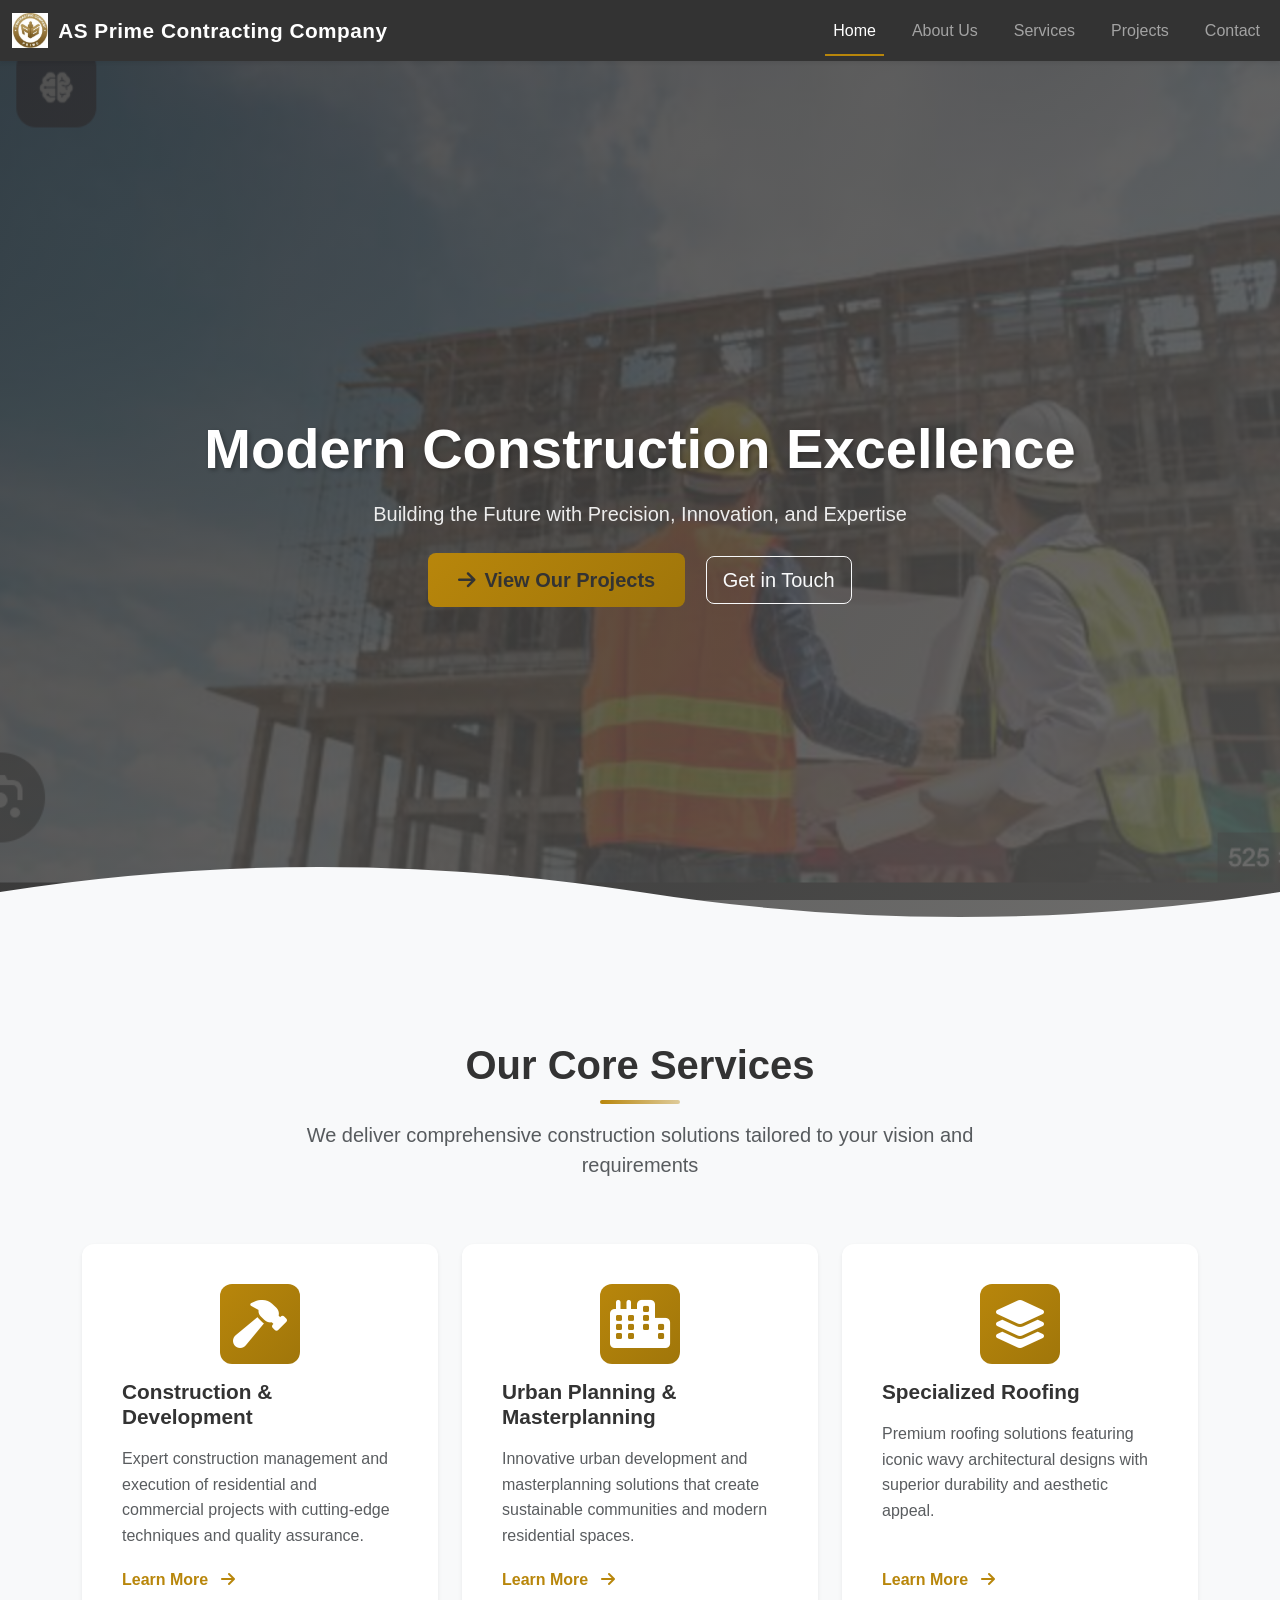
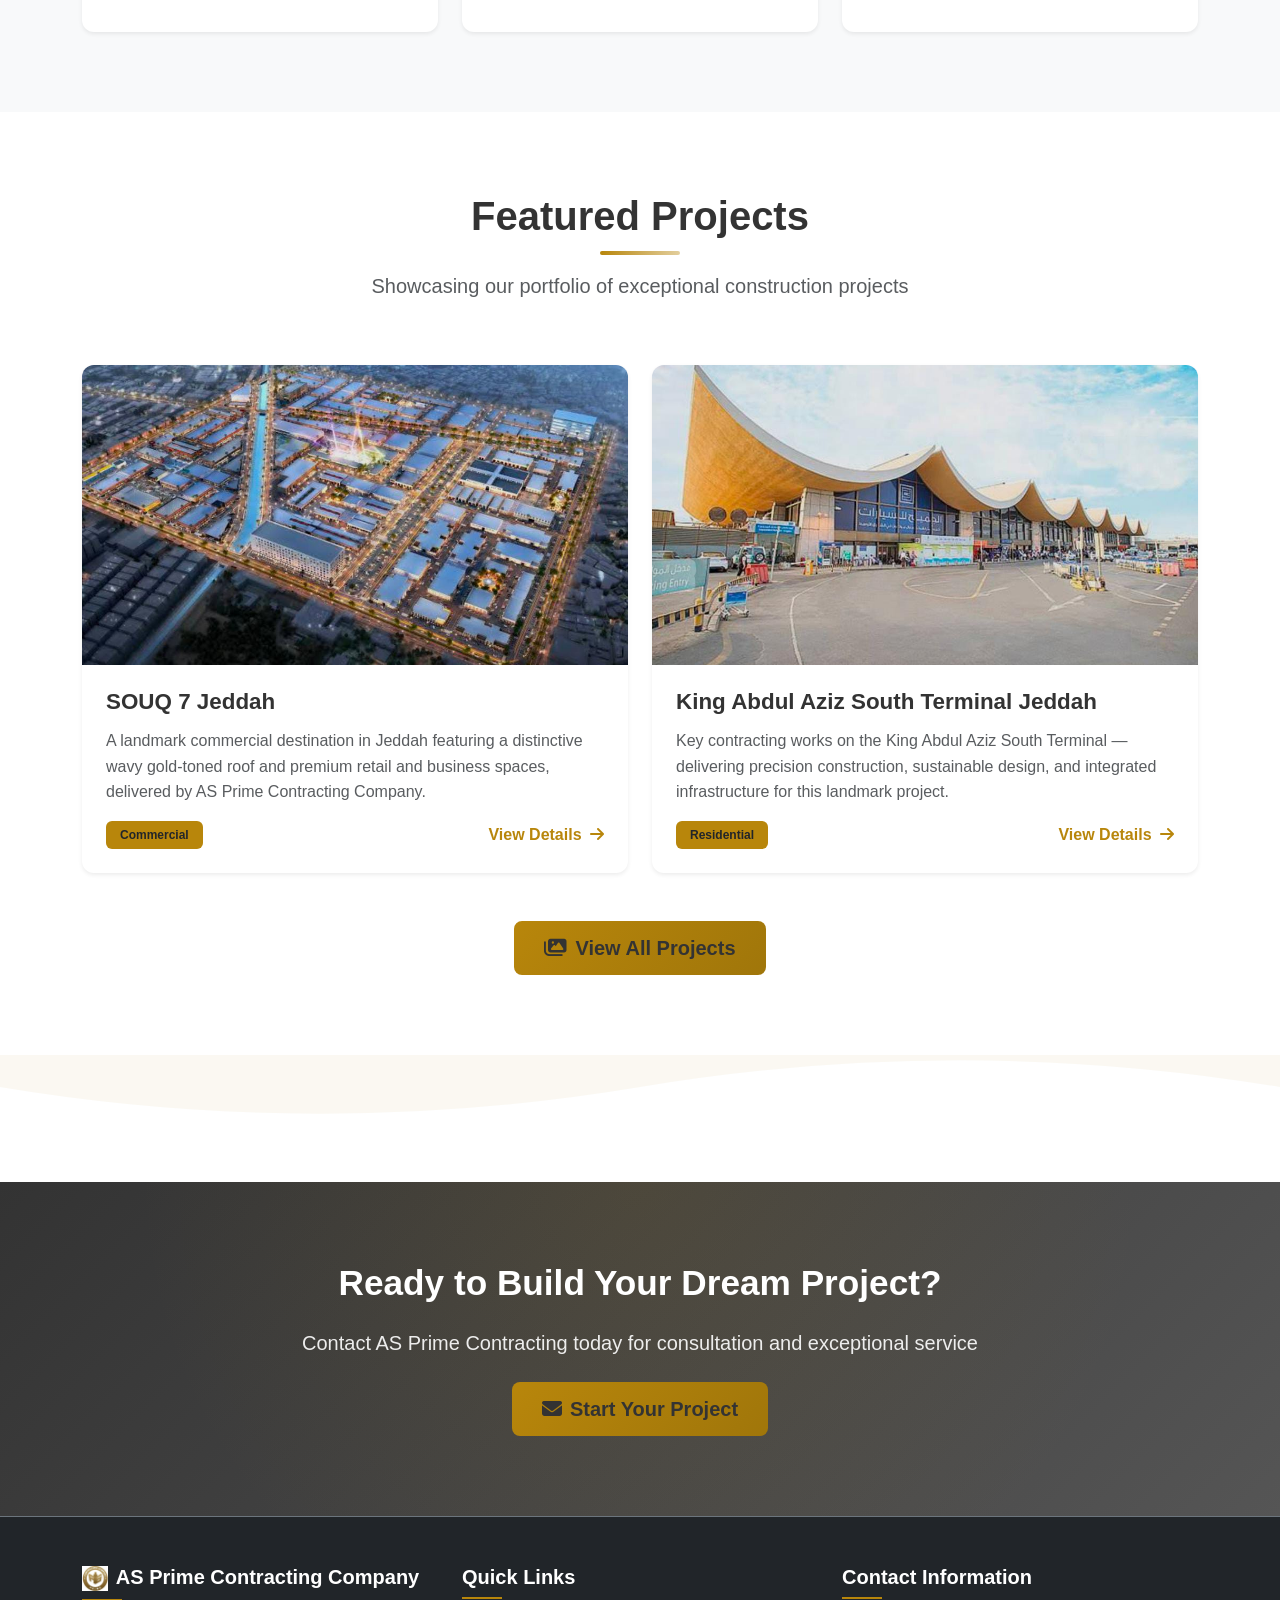
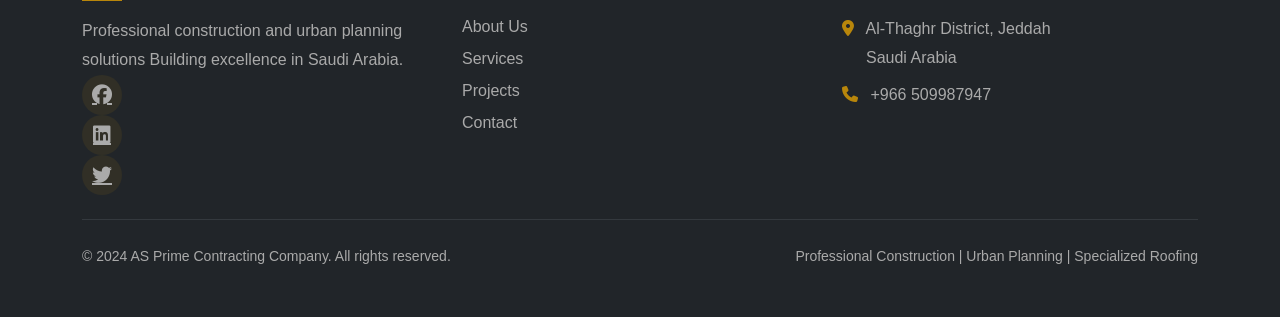
==== index.html @ b84a3946 "add the project" ====
<!DOCTYPE html>
<html lang="en">
<head>
    <meta charset="UTF-8">
    <meta name="viewport" content="width=device-width, initial-scale=1.0">
    <title>AS Prime Contracting Company - Professional Construction Solutions</title>
    
    <!-- Bootstrap 5 CSS -->
    <link href="https://cdn.jsdelivr.net/npm/bootstrap@5.3.0/dist/css/bootstrap.min.css" rel="stylesheet">
    
    <!-- Font Awesome for Icons -->
    <link rel="stylesheet" href="https://cdnjs.cloudflare.com/ajax/libs/font-awesome/6.4.0/css/all.min.css">
    
    <!-- Custom CSS -->
    <link rel="stylesheet" href="assets/css/style.css">
</head>
<body>
    <!-- Navigation Bar -->
    <nav class="navbar navbar-expand-lg navbar-dark bg-dark sticky-top shadow-sm">
        <div class="container-fluid">
            <a class="navbar-brand fw-bold d-flex align-items-center" href="index.html">
                <img src="assets/images/logo.jpg" alt="AS Prime Logo" style="height: 35px; margin-right: 10px;">
                <span>AS Prime Contracting Company</span>
            </a>
            <button class="navbar-toggler" type="button" data-bs-toggle="collapse" data-bs-target="#navbarNav" 
                    aria-controls="navbarNav" aria-expanded="false" aria-label="Toggle navigation">
                <span class="navbar-toggler-icon"></span>
            </button>
            <div class="collapse navbar-collapse" id="navbarNav">
                <ul class="navbar-nav ms-auto">
                    <li class="nav-item">
                        <a class="nav-link active" href="index.html">Home</a>
                    </li>
                    <li class="nav-item">
                        <a class="nav-link" href="about.html">About Us</a>
                    </li>
                    <li class="nav-item">
                        <a class="nav-link" href="services.html">Services</a>
                    </li>
                    <li class="nav-item">
                        <a class="nav-link" href="projects.html">Projects</a>
                    </li>
                    <li class="nav-item">
                        <a class="nav-link" href="contact.html">Contact</a>
                    </li>
                </ul>
            </div>
        </div>
    </nav>

    <!-- Hero Section -->
    <section class="hero-section d-flex align-items-center justify-content-center position-relative overflow-hidden">
        <div class="hero-content text-center text-white position-relative z-3">
            <h1 class="display-3 fw-bold mb-3">Modern Construction Excellence</h1>
            <p class="lead fs-5 mb-4">Building the Future with Precision, Innovation, and Expertise</p>
            <a href="projects.html" class="btn btn-gold btn-lg me-3">
                <i class="fas fa-arrow-right me-2"></i>View Our Projects
            </a>
            <a href="contact.html" class="btn btn-outline-light btn-lg">
                Get in Touch
            </a>
        </div>
        <!-- Decorative Wave Shape (curved divider) -->
        <svg class="hero-wave position-absolute bottom-0 start-0" viewBox="0 0 1200 120" preserveAspectRatio="none">
            <path d="M0,50 Q300,0 600,50 T1200,50 L1200,120 L0,120 Z" fill="#f8f9fa"></path>
        </svg>
    </section>

    <!-- Services Overview Section -->
    <section class="services-overview section-padding bg-light">
        <div class="container">
            <div class="row mb-5 text-center">
                <div class="col-lg-8 mx-auto">
                    <h2 class="section-title mb-3">Our Core Services</h2>
                    <p class="text-muted fs-5">We deliver comprehensive construction solutions tailored to your vision and requirements</p>
                </div>
            </div>
            
            <div class="row g-4">
                <!-- Service Card 1 -->
                <div class="col-md-6 col-lg-4">
                    <div class="service-card h-100 shadow-sm border-0 rounded-lg overflow-hidden transition-all">
                        <div class="service-icon bg-gold-gradient text-white d-flex align-items-center justify-content-center mb-3">
                            <i class="fas fa-hammer fa-3x"></i>
                        </div>
                        <h4 class="mb-3">Construction & Development</h4>
                        <p class="text-muted">Expert construction management and execution of residential and commercial projects with cutting-edge techniques and quality assurance.</p>
                        <a href="services.html" class="text-gold fw-bold text-decoration-none">Learn More <i class="fas fa-arrow-right ms-2"></i></a>
                    </div>
                </div>

                <!-- Service Card 2 -->
                <div class="col-md-6 col-lg-4">
                    <div class="service-card h-100 shadow-sm border-0 rounded-lg overflow-hidden transition-all">
                        <div class="service-icon bg-gold-gradient text-white d-flex align-items-center justify-content-center mb-3">
                            <i class="fas fa-city fa-3x"></i>
                        </div>
                        <h4 class="mb-3">Urban Planning & Masterplanning</h4>
                        <p class="text-muted">Innovative urban development and masterplanning solutions that create sustainable communities and modern residential spaces.</p>
                        <a href="services.html" class="text-gold fw-bold text-decoration-none">Learn More <i class="fas fa-arrow-right ms-2"></i></a>
                    </div>
                </div>

                <!-- Service Card 3 -->
                <div class="col-md-6 col-lg-4">
                    <div class="service-card h-100 shadow-sm border-0 rounded-lg overflow-hidden transition-all">
                        <div class="service-icon bg-gold-gradient text-white d-flex align-items-center justify-content-center mb-3">
                            <i class="fas fa-layer-group fa-3x"></i>
                        </div>
                        <h4 class="mb-3">Specialized Roofing</h4>
                        <p class="text-muted">Premium roofing solutions featuring iconic wavy architectural designs with superior durability and aesthetic appeal.</p>
                        <a href="services.html" class="text-gold fw-bold text-decoration-none">Learn More <i class="fas fa-arrow-right ms-2"></i></a>
                    </div>
                </div>
            </div>
        </div>
    </section>

    <!-- Featured Projects Section -->
    <section class="featured-projects section-padding">
        <div class="container">
            <div class="row mb-5 text-center">
                <div class="col-lg-8 mx-auto">
                    <h2 class="section-title mb-3">Featured Projects</h2>
                    <p class="text-muted fs-5">Showcasing our portfolio of exceptional construction projects</p>
                </div>
            </div>

            <div class="row g-4">
                <!-- Project 1 -->
                <div class="col-lg-6">
                    <div class="project-card shadow-sm border-0 rounded-lg overflow-hidden">
                        <div class="project-image" style="height: 300px; background-size: cover; background-position: center; background-image: url('assets/images/project1.jpeg');">
                        </div>
                        <div class="project-info p-4">
                            <h4>SOUQ 7 Jeddah</h4>
                            <p class="text-muted mb-3">A landmark commercial destination in Jeddah featuring a distinctive wavy gold-toned roof and premium retail and business spaces, delivered by AS Prime Contracting Company.</p>
                            <div class="d-flex justify-content-between align-items-center">
                                <span class="badge bg-gold text-dark">Commercial</span>
                                <a href="projects.html" class="text-gold fw-bold text-decoration-none">View Details <i class="fas fa-arrow-right ms-1"></i></a>
                            </div>
                        </div>
                    </div>
                </div>

                <!-- Project 2 -->
                <div class="col-lg-6">
                    <div class="project-card shadow-sm border-0 rounded-lg overflow-hidden">
                        <div class="project-image" style="height: 300px; background-size: cover; background-position: center; background-image: url('assets/images/project2.png');">
                        </div>
                        <div class="project-info p-4">
                            <h4>King Abdul Aziz South Terminal Jeddah</h4>
                            <p class="text-muted mb-3">Key contracting works on the King Abdul Aziz South Terminal — delivering precision construction, sustainable design, and integrated infrastructure for this landmark project.</p>
                            <div class="d-flex justify-content-between align-items-center">
                                <span class="badge bg-gold text-dark">Residential</span>
                                <a href="projects.html" class="text-gold fw-bold text-decoration-none">View Details <i class="fas fa-arrow-right ms-1"></i></a>
                            </div>
                        </div>
                    </div>
                </div>
            </div>

            <div class="text-center mt-5">
                <a href="projects.html" class="btn btn-gold btn-lg">
                    <i class="fas fa-images me-2"></i>View All Projects
                </a>
            </div>
        </div>
    </section>

    <!-- Wavy Divider (decorative) -->
    <svg class="divider-wave" viewBox="0 0 1200 120" preserveAspectRatio="none">
        <path d="M0,30 Q300,80 600,30 T1200,30 L1200,0 L0,0 Z" fill="#B8860B" opacity="0.1"></path>
    </svg>

    <!-- CTA Section -->
    <section class="cta-section section-padding bg-dark text-white">
        <div class="container text-center">
            <h2 class="mb-4">Ready to Build Your Dream Project?</h2>
            <p class="fs-5 mb-4">Contact AS Prime Contracting today for consultation and exceptional service</p>
            <a href="contact.html" class="btn btn-gold btn-lg">
                <i class="fas fa-envelope me-2"></i>Start Your Project
            </a>
        </div>
    </section>

    <!-- Footer -->
    <footer class="bg-dark text-white py-5 border-top border-secondary">
        <div class="container">
            <div class="row g-4">
                <!-- Company Info -->
                <div class="col-md-4">
                    <h5 class="mb-3">
                        <img src="assets/images/logo.jpg" alt="AS Prime Logo" style="height: 25px; margin-right: 8px; display: inline-block;">AS Prime Contracting Company
                    </h5>
                    <p class="text-muted">Professional construction and urban planning solutions Building excellence in Saudi Arabia.</p>
                    <div class="social-links">
                        <a href="#" class="text-gold me-3"><i class="fab fa-facebook fa-lg"></i></a>
                        <a href="#" class="text-gold me-3"><i class="fab fa-linkedin fa-lg"></i></a>
                        <a href="#" class="text-gold"><i class="fab fa-twitter fa-lg"></i></a>
                    </div>
                </div>

                <!-- Quick Links -->
                <div class="col-md-4">
                    <h5 class="mb-3">Quick Links</h5>
                    <ul class="list-unstyled">
                        <li class="mb-2"><a href="about.html" class="text-muted text-decoration-none">About Us</a></li>
                        <li class="mb-2"><a href="services.html" class="text-muted text-decoration-none">Services</a></li>
                        <li class="mb-2"><a href="projects.html" class="text-muted text-decoration-none">Projects</a></li>
                        <li><a href="contact.html" class="text-muted text-decoration-none">Contact</a></li>
                    </ul>
                </div>

                <!-- Contact Info -->
                <div class="col-md-4">
                    <h5 class="mb-3">Contact Information</h5>
                    <p class="text-muted mb-2">
                        <i class="fas fa-map-marker-alt me-2 text-gold"></i>
                        Al-Thaghr District, Jeddah<br>
                        <span style="margin-left: 24px;">Saudi Arabia</span>
                    </p>
                    <p class="text-muted mb-0">
                        <i class="fas fa-phone me-2 text-gold"></i>
                        <a href="tel:+966509987947" class="text-muted text-decoration-none">+966 509987947</a>
                    </p>
                </div>
            </div>

            <hr class="border-secondary my-4">

            <div class="row align-items-center">
                <div class="col-md-6 text-muted small">
                    <p>&copy; 2024 AS Prime Contracting Company. All rights reserved.</p>
                </div>
                <div class="col-md-6 text-end text-muted small">
                    <p>Professional Construction | Urban Planning | Specialized Roofing</p>
                </div>
            </div>
        </div>
    </footer>

    <!-- Bootstrap 5 JS Bundle -->
    <script src="https://cdn.jsdelivr.net/npm/bootstrap@5.3.0/dist/js/bootstrap.bundle.min.js"></script>
    
    <!-- Custom JS -->
    <script src="assets/js/script.js"></script>
</body>
</html>
---- assets/css/style.css ----
/* ================================================================
   AS Prime Contracting - Main Stylesheet
   Brand Colors: Gold/Bronze (#B8860B), Deep Grey (#333333), White
   ================================================================ */

:root {
    --primary-gold: #B8860B;
    --dark-grey: #333333;
    --light-bg: #f8f9fa;
    --white: #ffffff;
    --text-muted: #6c757d;
    --transition: all 0.3s ease;
}

/* ================================================================
   Global Styles
   ================================================================ */

* {
    margin: 0;
    padding: 0;
    box-sizing: border-box;
}

html {
    scroll-behavior: smooth;
}

body {
    font-family: 'Segoe UI', Tahoma, Geneva, Verdana, sans-serif;
    color: var(--dark-grey);
    background-color: var(--white);
}

/* ================================================================
   Typography & Text Utilities
   ================================================================ */

h1, h2, h3, h4, h5, h6 {
    color: var(--dark-grey);
    font-weight: 700;
}

.section-title {
    font-size: 2.5rem;
    color: var(--dark-grey);
    position: relative;
    padding-bottom: 15px;
}

.section-title::after {
    content: '';
    position: absolute;
    bottom: 0;
    left: 50%;
    transform: translateX(-50%);
    width: 80px;
    height: 4px;
    background: linear-gradient(90deg, var(--primary-gold), rgba(184, 134, 11, 0.4));
    border-radius: 2px;
}

.text-gold {
    color: var(--primary-gold);
}

/* ================================================================
   Buttons & CTA Elements
   ================================================================ */

.btn-gold {
    background: linear-gradient(135deg, var(--primary-gold), #a0760a);
    border: none;
    color: var(--dark-grey);
    font-weight: 600;
    padding: 12px 30px;
    transition: var(--transition);
    text-decoration: none;
}

.btn-gold:hover {
    background: linear-gradient(135deg, #a0760a, var(--primary-gold));
    color: var(--dark-grey);
    transform: translateY(-2px);
    box-shadow: 0 8px 20px rgba(184, 134, 11, 0.3);
}

.btn-outline-light:hover {
    background-color: var(--primary-gold);
    border-color: var(--primary-gold);
    color: var(--dark-grey);
}

/* ================================================================
   Navigation Bar
   ================================================================ */

.navbar {
    background-color: var(--dark-grey) !important;
}

.navbar-brand {
    font-size: 1.3rem;
    font-weight: 700;
    letter-spacing: 0.5px;
}

.navbar-nav .nav-link {
    margin-left: 20px;
    transition: var(--transition);
    position: relative;
}

.navbar-nav .nav-link::after {
    content: '';
    position: absolute;
    bottom: -5px;
    left: 0;
    width: 0;
    height: 2px;
    background-color: var(--primary-gold);
    transition: width 0.3s ease;
}

.navbar-nav .nav-link:hover::after,
.navbar-nav .nav-link.active::after {
    width: 100%;
}

.navbar-nav .nav-link:hover {
    color: var(--primary-gold) !important;
}

/* ================================================================
   Hero Section
   ================================================================ */

.hero-section {
    min-height: 100vh;
    background-image: url('../images/construction-bg.jpg');
    background-size: cover;
    background-position: center;
    background-attachment: fixed;
    position: relative;
    overflow: hidden;
}

.hero-section::before {
    content: '';
    position: absolute;
    top: 0;
    left: 0;
    right: 0;
    bottom: 0;
    background: 
        linear-gradient(135deg, rgba(51, 51, 51, 0.85), rgba(85, 85, 85, 0.85)),
        radial-gradient(circle at 20% 50%, rgba(184, 134, 11, 0.1) 0%, transparent 50%),
        radial-gradient(circle at 80% 80%, rgba(184, 134, 11, 0.08) 0%, transparent 50%);
    z-index: 1;
}

.hero-content {
    z-index: 3;
    animation: slideUp 0.8s ease-out;
}

@keyframes slideUp {
    from {
        opacity: 0;
        transform: translateY(30px);
    }
    to {
        opacity: 1;
        transform: translateY(0);
    }
}

.hero-section h1 {
    color: var(--white);
    font-size: 3.5rem;
    line-height: 1.2;
    text-shadow: 2px 2px 4px rgba(0, 0, 0, 0.3);
}

.hero-section p {
    color: rgba(255, 255, 255, 0.9);
    font-size: 1.2rem;
}

.hero-wave {
    width: 100%;
    height: 120px;
    z-index: 2;
}

/* Media Query for Hero Section */
@media (max-width: 768px) {
    .hero-section h1 {
        font-size: 2.2rem;
    }
    
    .hero-section p {
        font-size: 1rem;
    }
}

/* ================================================================
   Section Padding Utility
   ================================================================ */

.section-padding {
    padding: 80px 0;
}

@media (max-width: 768px) {
    .section-padding {
        padding: 60px 0;
    }
}

/* ================================================================
   Services Overview Section
   ================================================================ */

.services-overview {
    background-color: var(--light-bg);
}

.service-card {
    padding: 40px;
    background-color: var(--white);
    border-radius: 12px;
    transition: var(--transition);
    cursor: pointer;
    display: flex;
    flex-direction: column;
    height: 100%;
}

.service-card:hover {
    transform: translateY(-10px);
    box-shadow: 0 15px 40px rgba(184, 134, 11, 0.15);
}

.service-icon {
    width: 80px;
    height: 80px;
    border-radius: 12px;
    margin: 0 auto 20px;
    background: linear-gradient(135deg, var(--primary-gold), #a0760a) !important;
}

.service-card h4 {
    font-size: 1.3rem;
    margin-bottom: 15px;
    color: var(--dark-grey);
}

.service-card p {
    flex-grow: 1;
    margin-bottom: 20px;
    line-height: 1.6;
}

.transition-all {
    transition: var(--transition);
}

/* ================================================================
   Featured Projects Section
   ================================================================ */

.featured-projects {
    background-color: var(--white);
}

.project-card {
    overflow: hidden;
    border-radius: 12px;
    transition: var(--transition);
    display: flex;
    flex-direction: column;
    height: 100%;
}

.project-card:hover {
    transform: translateY(-8px);
    box-shadow: 0 20px 50px rgba(184, 134, 11, 0.2);
}

.project-image {
    background: linear-gradient(135deg, #555555, #777777);
    min-height: 300px;
    transition: var(--transition);
    overflow: hidden;
}

.project-card:hover .project-image {
    transform: scale(1.05);
}

.project-info {
    flex-grow: 1;
    display: flex;
    flex-direction: column;
}

.project-info h4 {
    font-size: 1.4rem;
    margin-bottom: 12px;
    color: var(--dark-grey);
}

.project-info p {
    flex-grow: 1;
    color: var(--text-muted);
    line-height: 1.6;
    margin-bottom: 20px;
}

.badge.bg-gold {
    background-color: var(--primary-gold) !important;
    color: var(--dark-grey);
    font-weight: 600;
    padding: 8px 14px;
}

/* ================================================================
   Divider Waves (SVG)
   ================================================================ */

.hero-wave,
.divider-wave {
    display: block;
    margin-bottom: -1px;
}

.divider-wave {
    opacity: 0.5;
}

/* ================================================================
   CTA Section
   ================================================================ */

.cta-section {
    background: linear-gradient(135deg, var(--dark-grey) 0%, #555555 100%);
    position: relative;
}

.cta-section::before {
    content: '';
    position: absolute;
    top: 0;
    left: 0;
    right: 0;
    bottom: 0;
    background: radial-gradient(circle at 50% 0%, rgba(184, 134, 11, 0.1) 0%, transparent 70%);
}

.cta-section h2 {
    color: var(--white);
    font-size: 2.2rem;
    margin-bottom: 15px;
    position: relative;
    z-index: 2;
}

.cta-section p {
    color: rgba(255, 255, 255, 0.9);
    position: relative;
    z-index: 2;
}

.cta-section .btn {
    position: relative;
    z-index: 2;
}

/* ================================================================
   Footer
   ================================================================ */

footer {
    background-color: var(--dark-grey) !important;
    border-top: 2px solid var(--primary-gold);
}

footer h5 {
    color: var(--white);
    font-weight: 700;
    position: relative;
    padding-bottom: 10px;
}

footer h5::after {
    content: '';
    position: absolute;
    bottom: 0;
    left: 0;
    width: 40px;
    height: 2px;
    background-color: var(--primary-gold);
}

footer .text-muted {
    color: #aaa !important;
    transition: var(--transition);
}

footer a:not(.btn) {
    color: #aaa;
    transition: var(--transition);
}

footer a:not(.btn):hover {
    color: var(--primary-gold);
}

.social-links a {
    display: inline-block;
    width: 40px;
    height: 40px;
    border-radius: 50%;
    background-color: rgba(184, 134, 11, 0.1);
    display: flex;
    align-items: center;
    justify-content: center;
    transition: var(--transition);
}

.social-links a:hover {
    background-color: var(--primary-gold);
    color: var(--dark-grey) !important;
}

footer p {
    margin-bottom: 0;
    line-height: 1.8;
}

/* ================================================================
   Custom Gradient Classes
   ================================================================ */

.bg-gold-gradient {
    background: linear-gradient(135deg, var(--primary-gold), #a0760a) !important;
}

/* ================================================================
   Utility Classes
   ================================================================ */

.rounded-lg {
    border-radius: 12px;
}

.shadow-sm {
    box-shadow: 0 2px 8px rgba(0, 0, 0, 0.08);
}

/* ================================================================
   Responsive Design - Tablets
   ================================================================ */

@media (max-width: 992px) {
    .section-title {
        font-size: 2rem;
    }
    
    .hero-section h1 {
        font-size: 2.5rem;
    }
    
    .navbar-nav .nav-link {
        margin-left: 10px;
    }
}

/* ================================================================
   Responsive Design - Mobile
   ================================================================ */

@media (max-width: 576px) {
    .section-title {
        font-size: 1.8rem;
    }
    
    .section-title::after {
        width: 60px;
    }
    
    .hero-section {
        min-height: 80vh;
    }
    
    .hero-section h1 {
        font-size: 1.8rem;
        margin-bottom: 20px;
    }
    
    .hero-section p {
        font-size: 1rem;
        margin-bottom: 25px;
    }
    
    .btn-gold,
    .btn-outline-light {
        width: 100%;
        margin-bottom: 12px !important;
        margin-right: 0 !important;
    }
    
    .service-card,
    .project-card {
        padding: 25px;
    }
    
    .service-icon {
        width: 70px;
        height: 70px;
    }
    
    .cta-section h2 {
        font-size: 1.7rem;
    }
    
    footer .row {
        text-align: center;
    }
    
    footer h5::after {
        left: 50%;
        transform: translateX(-50%);
    }
    
    .project-image {
        min-height: 250px;
    }
}

/* ================================================================
   Accessibility & Print Styles
   ================================================================ */

@media print {
    .navbar,
    footer {
        display: none;
    }
    
    body {
        font-size: 12pt;
        color: #000;
    }
}

/* Focus styles for accessibility */
:focus-visible {
    outline: 2px solid var(--primary-gold);
    outline-offset: 2px;
}

button:focus-visible,
a:focus-visible {
    outline: 2px solid var(--primary-gold);
    outline-offset: 2px;
}

/* ================================================================
   Loading & Animation Classes
   ================================================================ */

@keyframes fadeIn {
    from {
        opacity: 0;
    }
    to {
        opacity: 1;
    }
}

@keyframes slideInLeft {
    from {
        opacity: 0;
        transform: translateX(-30px);
    }
    to {
        opacity: 1;
        transform: translateX(0);
    }
}

@keyframes slideInRight {
    from {
        opacity: 0;
        transform: translateX(30px);
    }
    to {
        opacity: 1;
        transform: translateX(0);
    }
}

.fade-in {
    animation: fadeIn 0.6s ease-out;
}

.slide-in-left {
    animation: slideInLeft 0.6s ease-out;
}

.slide-in-right {
    animation: slideInRight 0.6s ease-out;
}
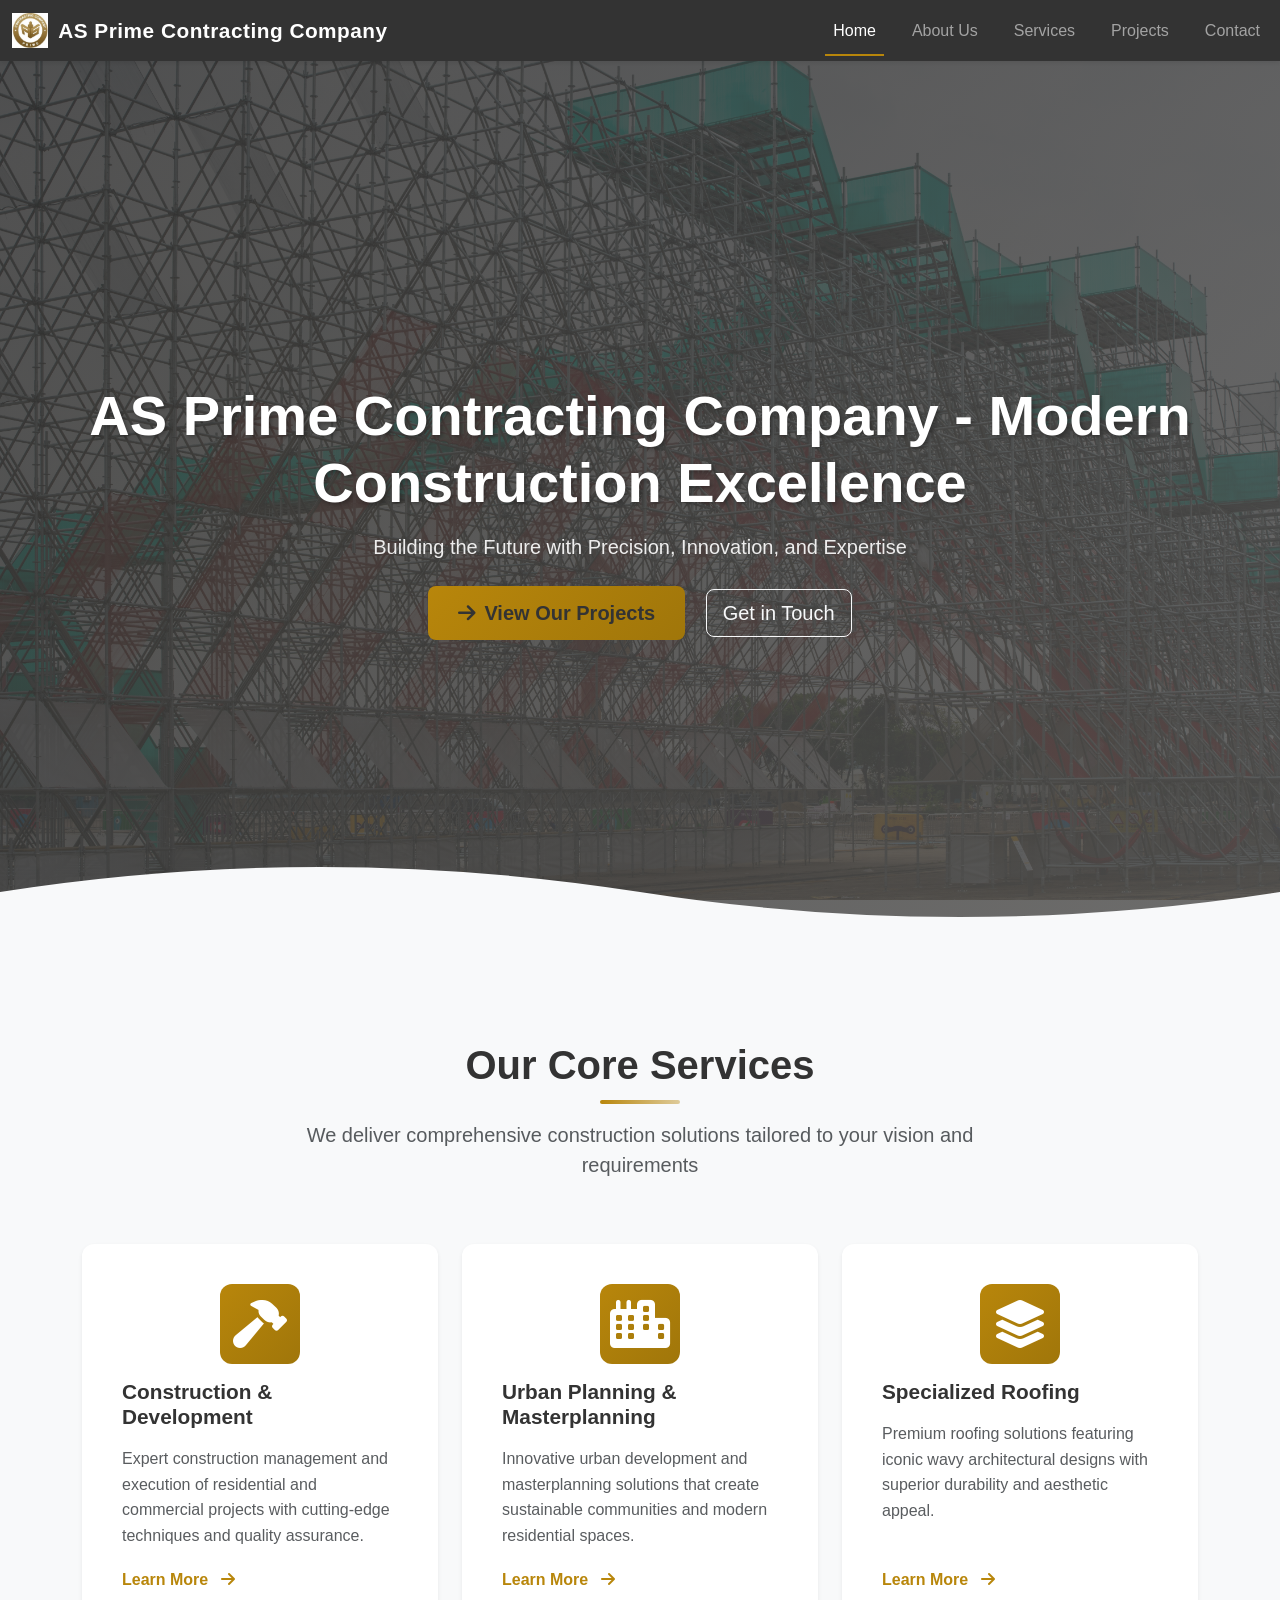
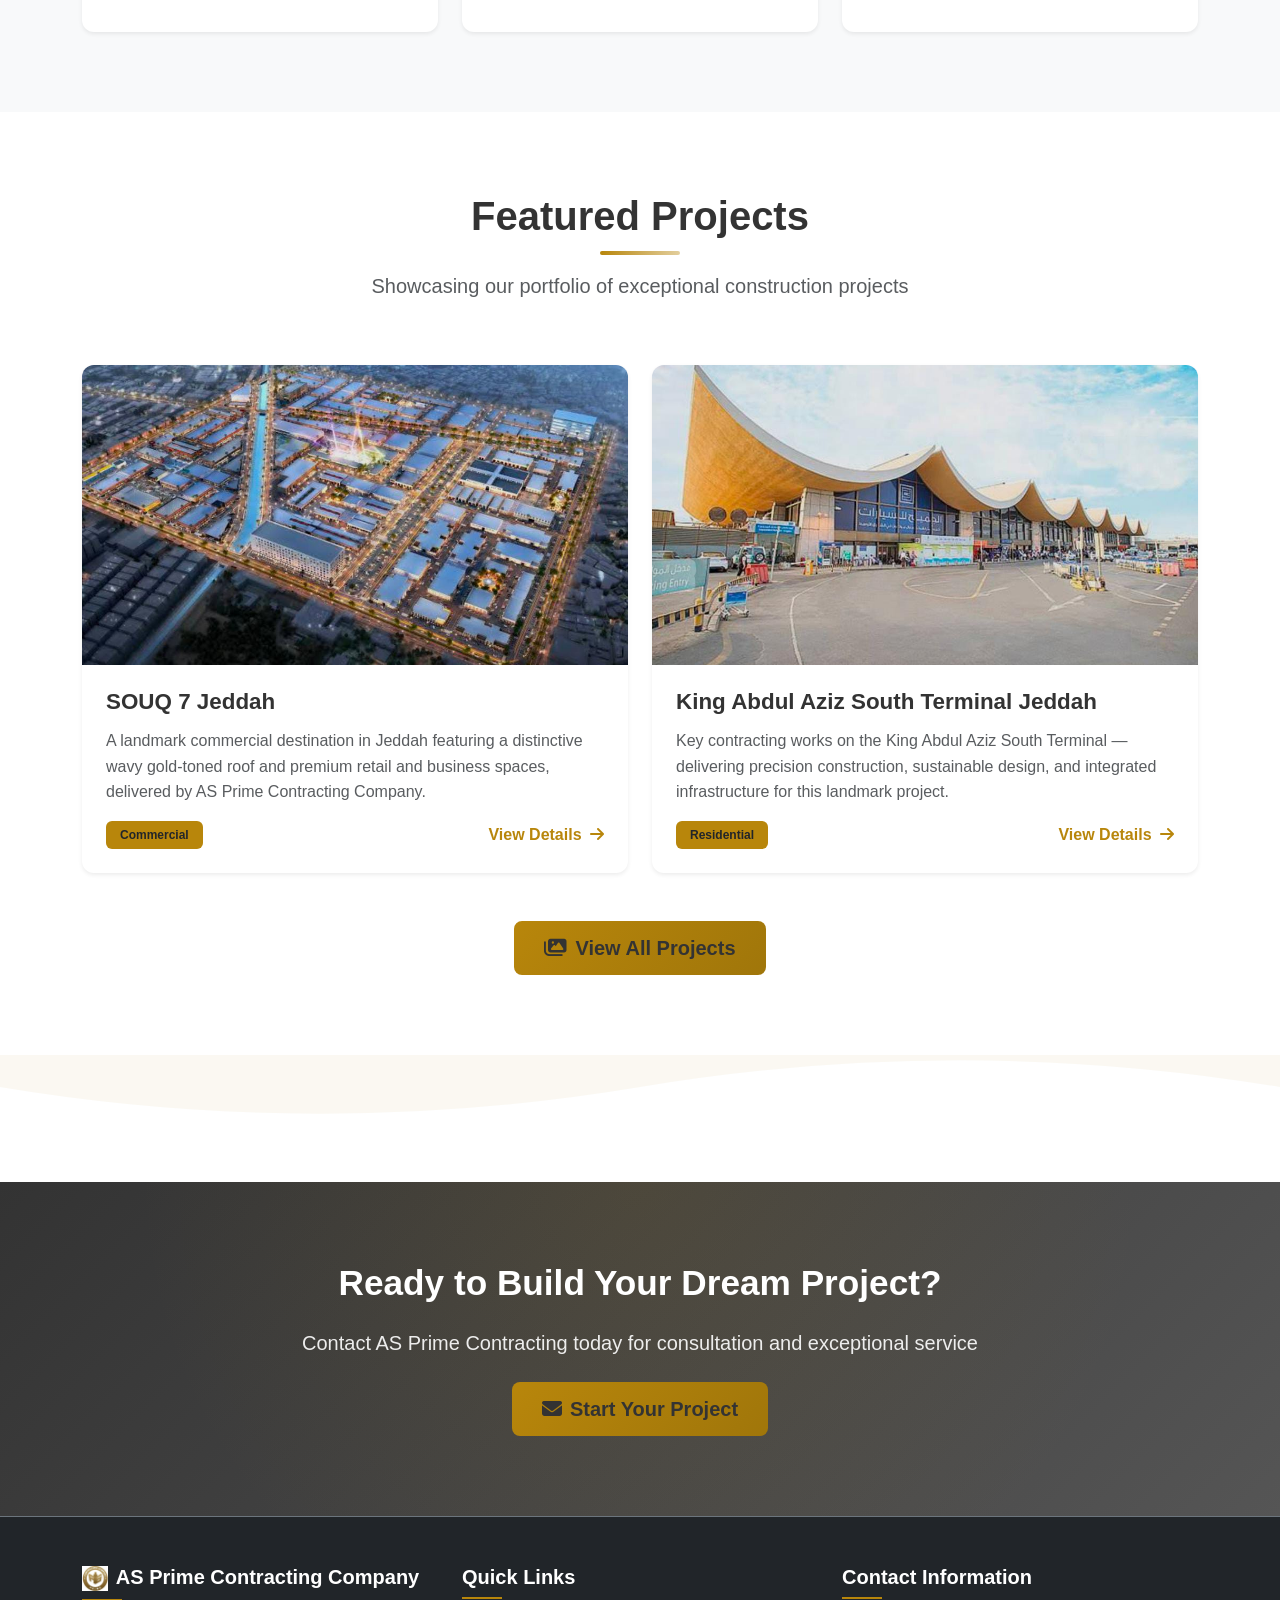
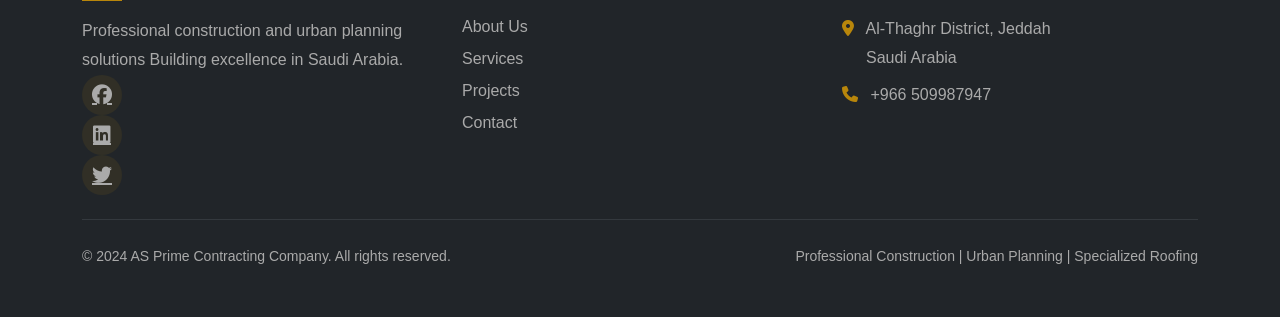
==== commit 4718df1e: "update: logo icon name, update main headin g" ====
--- a/index.html
+++ b/index.html
@@ -4,6 +4,8 @@
     <meta charset="UTF-8">
     <meta name="viewport" content="width=device-width, initial-scale=1.0">
     <title>AS Prime Contracting Company - Professional Construction Solutions</title>
+    <meta name="description" content="AS Prime Contracting Company delivers construction, urban planning, development, and specialized roofing solutions across Jeddah and Saudi Arabia.">
+    <link rel="canonical" href="https://asprimecontracting.com/">
     
     <!-- Bootstrap 5 CSS -->
     <link href="https://cdn.jsdelivr.net/npm/bootstrap@5.3.0/dist/css/bootstrap.min.css" rel="stylesheet">
@@ -19,7 +21,7 @@
     <nav class="navbar navbar-expand-lg navbar-dark bg-dark sticky-top shadow-sm">
         <div class="container-fluid">
             <a class="navbar-brand fw-bold d-flex align-items-center" href="index.html">
-                <img src="assets/images/logo.jpg" alt="AS Prime Logo" style="height: 35px; margin-right: 10px;">
+                <img src="assets/images/asprimecontracting-logo.jpg" alt="AS Prime Logo" style="height: 35px; margin-right: 10px;">
                 <span>AS Prime Contracting Company</span>
             </a>
             <button class="navbar-toggler" type="button" data-bs-toggle="collapse" data-bs-target="#navbarNav" 
@@ -51,7 +53,7 @@
     <!-- Hero Section -->
     <section class="hero-section d-flex align-items-center justify-content-center position-relative overflow-hidden">
         <div class="hero-content text-center text-white position-relative z-3">
-            <h1 class="display-3 fw-bold mb-3">Modern Construction Excellence</h1>
+            <h1 class="display-3 fw-bold mb-3">AS Prime Contracting Company - Modern Construction Excellence</h1>
             <p class="lead fs-5 mb-4">Building the Future with Precision, Innovation, and Expertise</p>
             <a href="projects.html" class="btn btn-gold btn-lg me-3">
                 <i class="fas fa-arrow-right me-2"></i>View Our Projects
@@ -191,7 +193,7 @@
                 <!-- Company Info -->
                 <div class="col-md-4">
                     <h5 class="mb-3">
-                        <img src="assets/images/logo.jpg" alt="AS Prime Logo" style="height: 25px; margin-right: 8px; display: inline-block;">AS Prime Contracting Company
+                        <img src="assets/images/asprimecontracting-logo.jpg" alt="AS Prime Logo" style="height: 25px; margin-right: 8px; display: inline-block;">AS Prime Contracting Company
                     </h5>
                     <p class="text-muted">Professional construction and urban planning solutions Building excellence in Saudi Arabia.</p>
                     <div class="social-links">
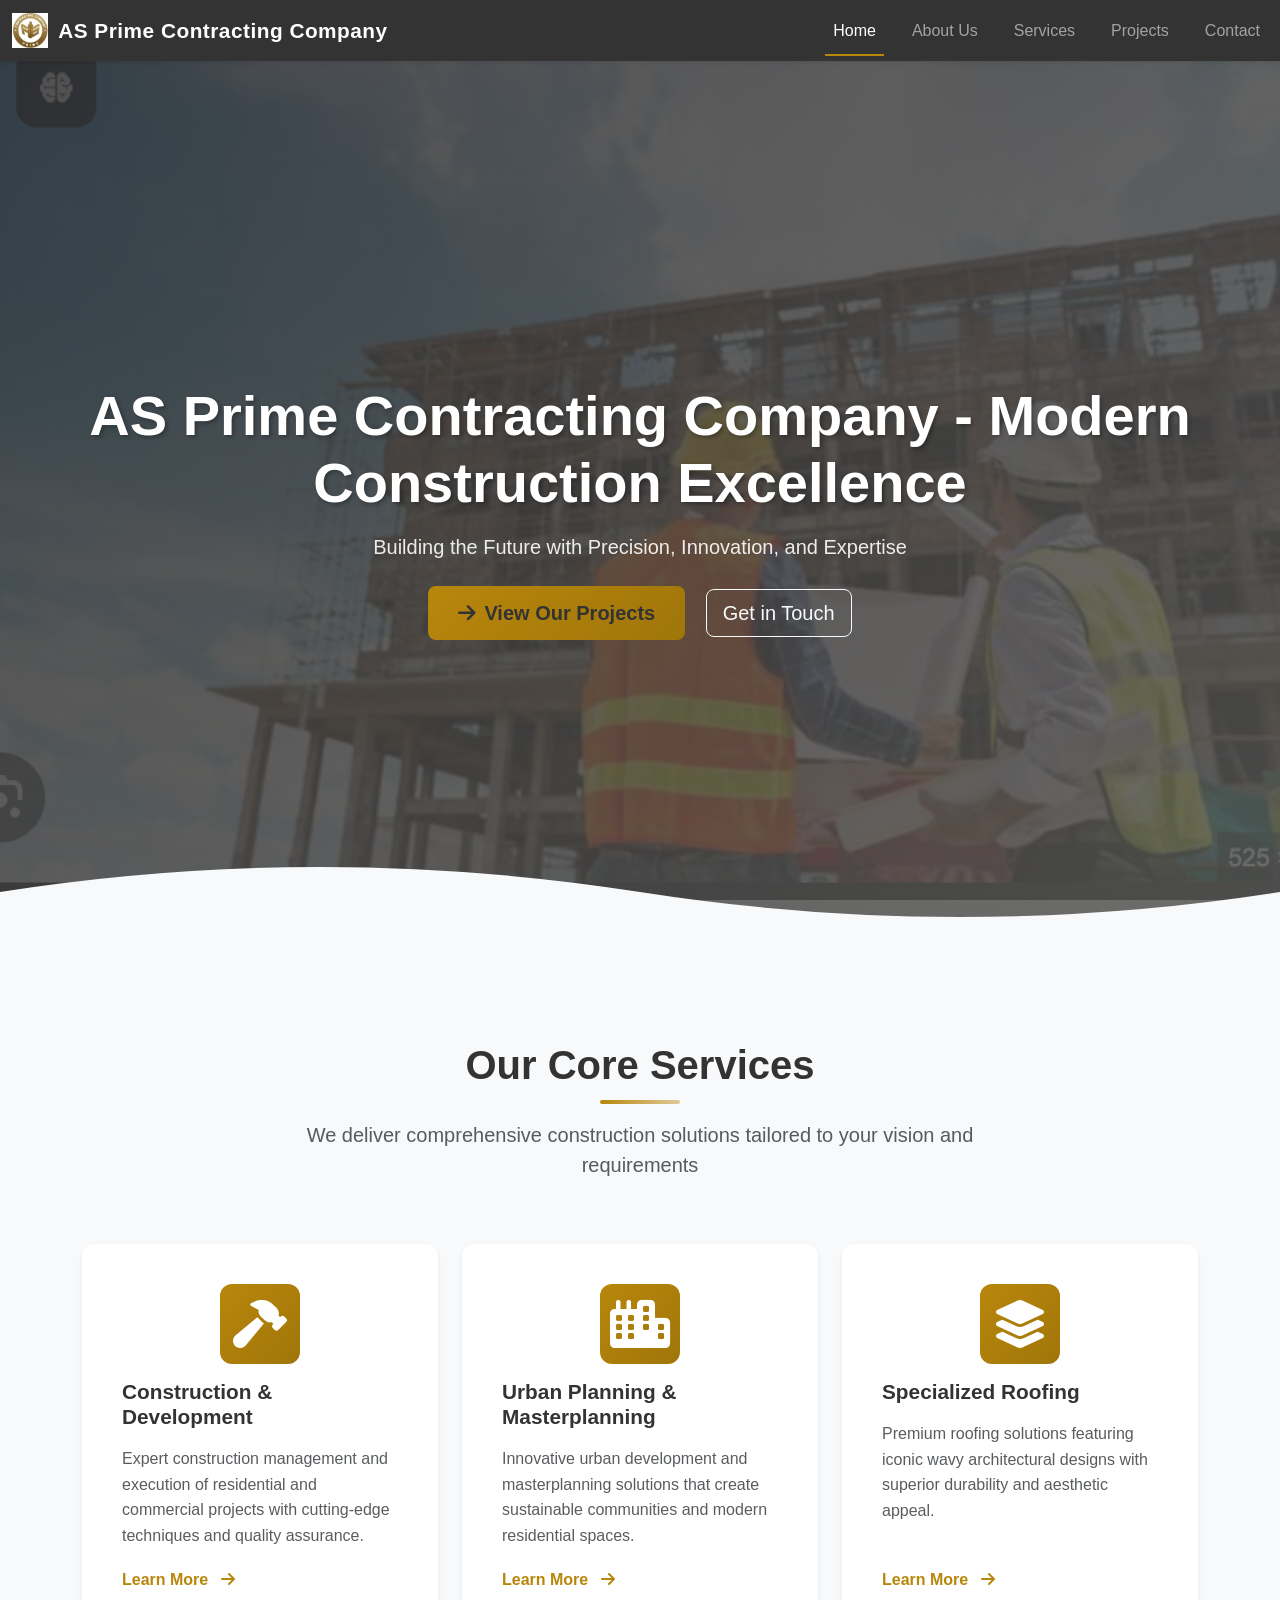
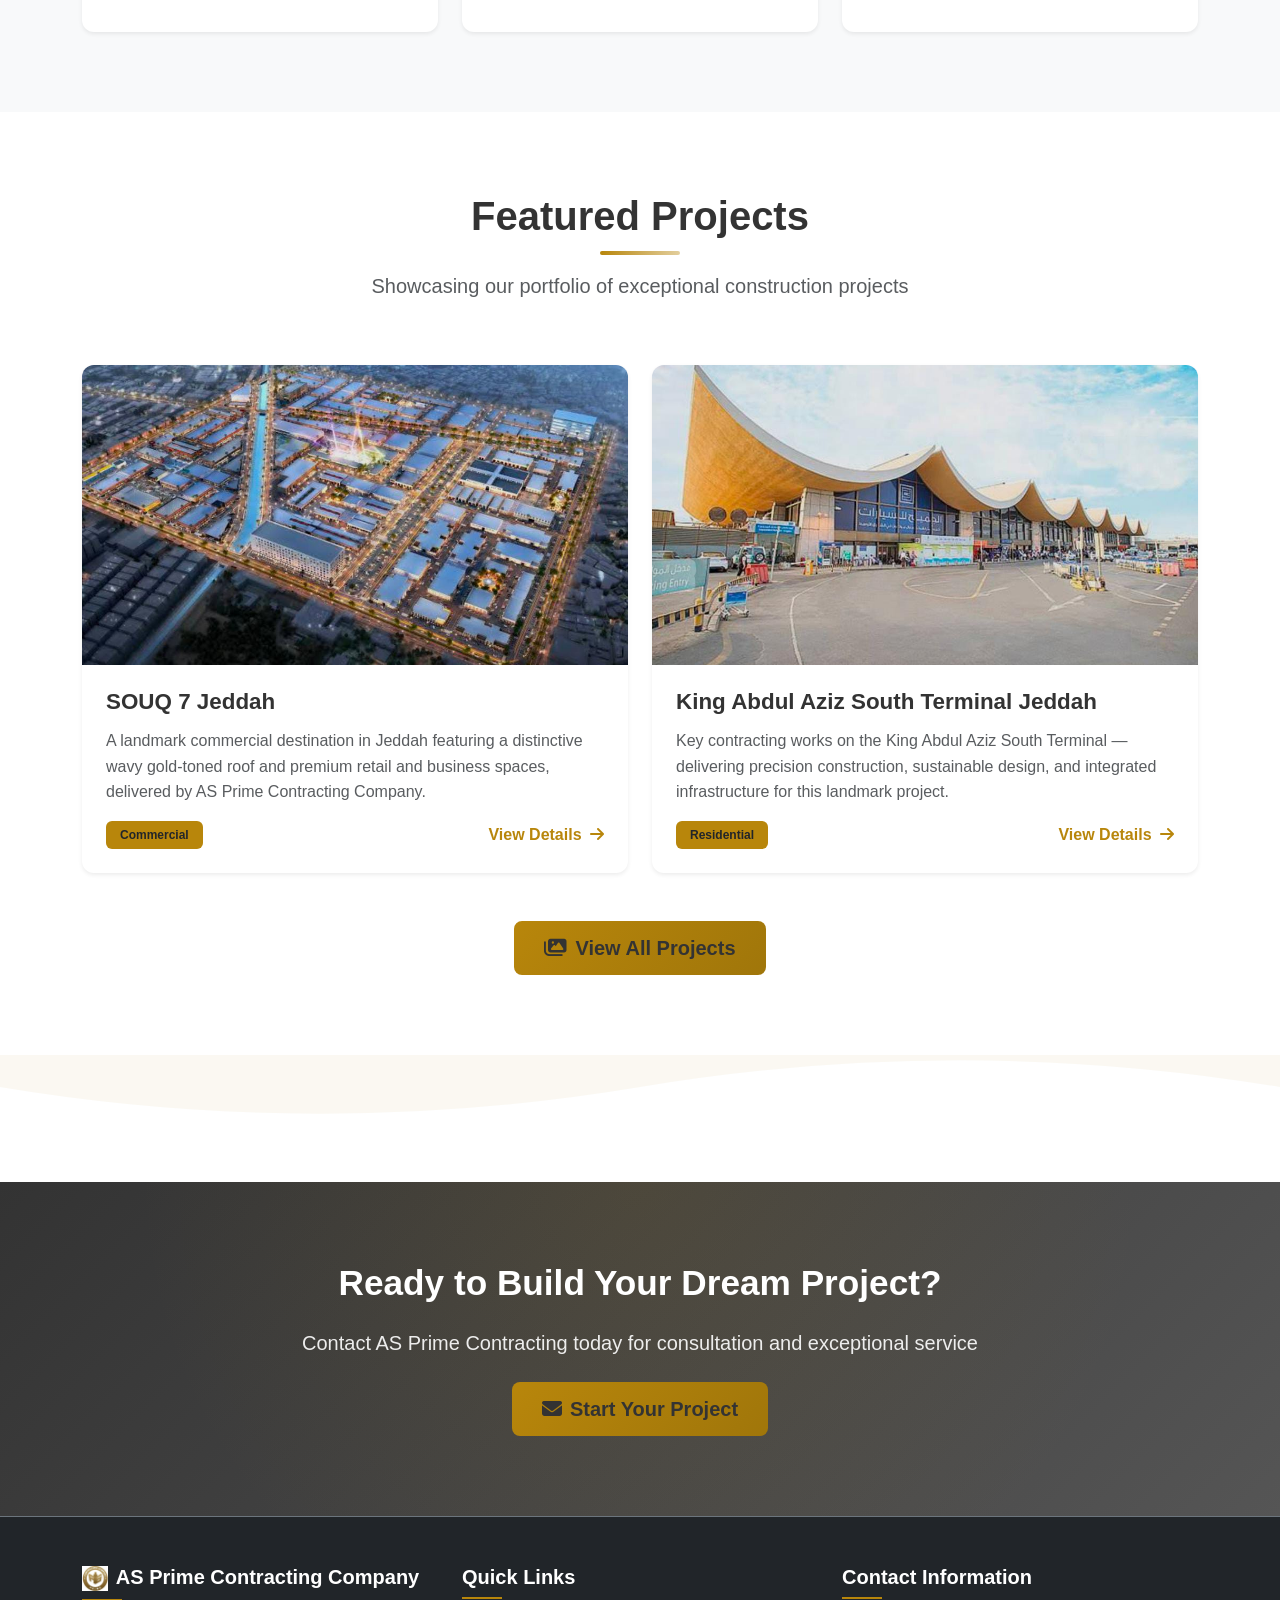
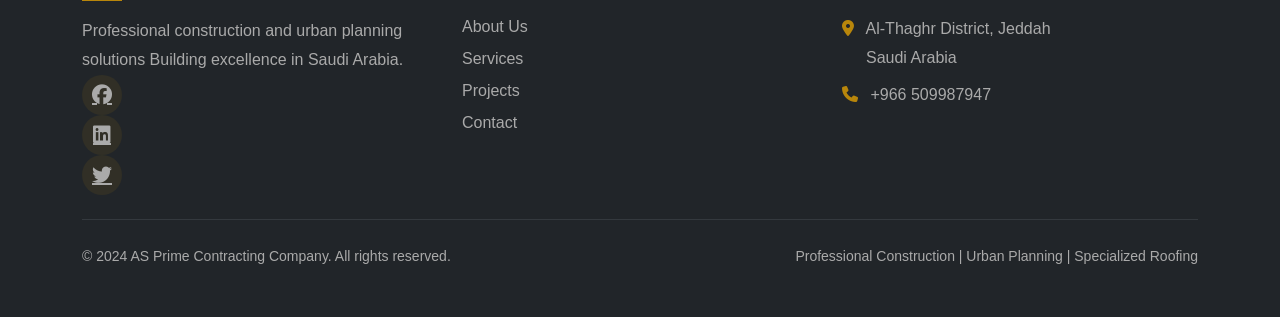
==== commit e4dd16f3: "added two projects" ====
--- a/index.html
+++ b/index.html
@@ -21,7 +21,7 @@
     <nav class="navbar navbar-expand-lg navbar-dark bg-dark sticky-top shadow-sm">
         <div class="container-fluid">
             <a class="navbar-brand fw-bold d-flex align-items-center" href="index.html">
-                <img src="assets/images/asprimecontracting-logo.jpg" alt="AS Prime Logo" style="height: 35px; margin-right: 10px;">
+                <img src="assets/images/logo.jpg" alt="AS Prime Logo" style="height: 35px; margin-right: 10px;">
                 <span>AS Prime Contracting Company</span>
             </a>
             <button class="navbar-toggler" type="button" data-bs-toggle="collapse" data-bs-target="#navbarNav" 
@@ -193,7 +193,7 @@
                 <!-- Company Info -->
                 <div class="col-md-4">
                     <h5 class="mb-3">
-                        <img src="assets/images/asprimecontracting-logo.jpg" alt="AS Prime Logo" style="height: 25px; margin-right: 8px; display: inline-block;">AS Prime Contracting Company
+                        <img src="assets/images/logo.jpg" alt="AS Prime Logo" style="height: 25px; margin-right: 8px; display: inline-block;">AS Prime Contracting Company
                     </h5>
                     <p class="text-muted">Professional construction and urban planning solutions Building excellence in Saudi Arabia.</p>
                     <div class="social-links">
